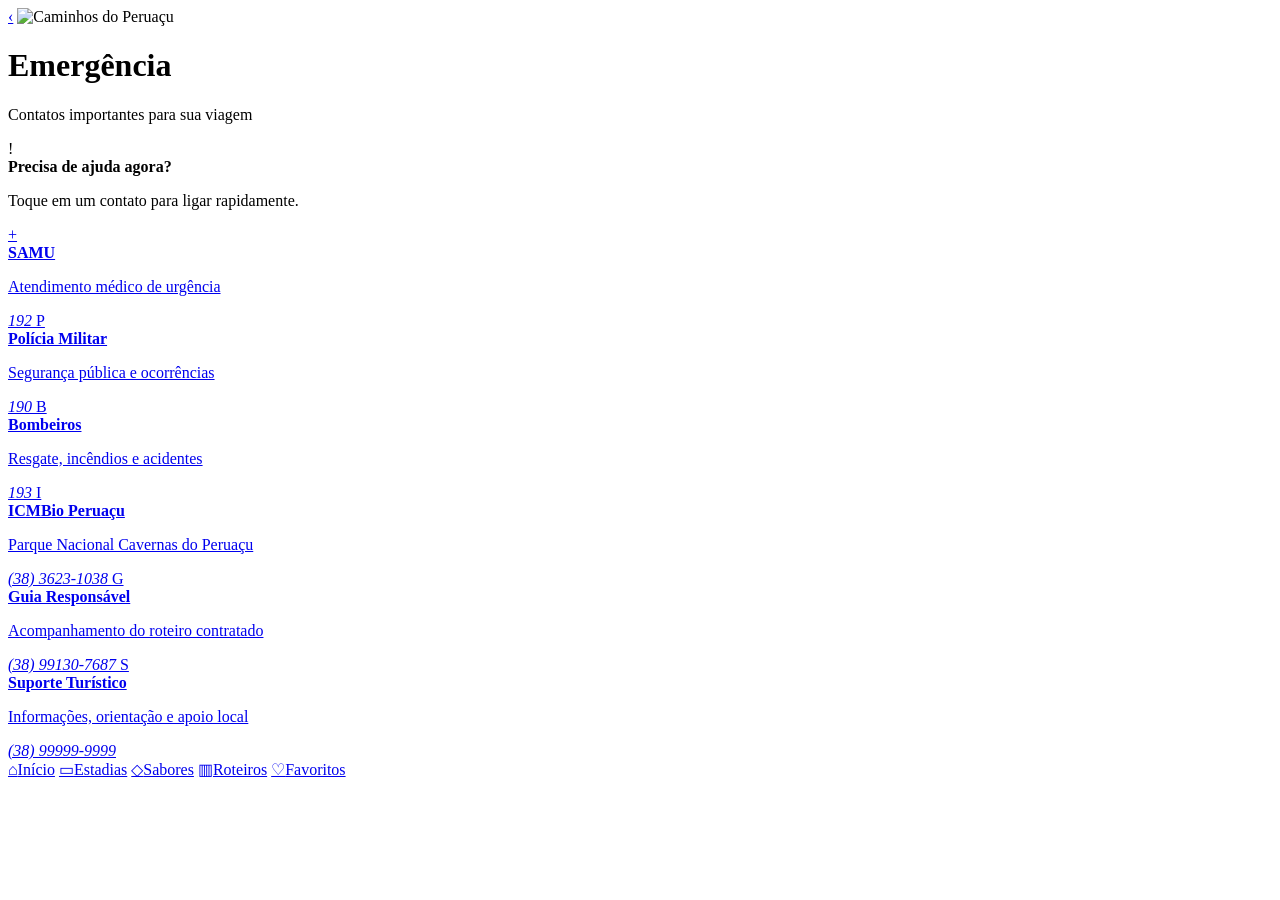
==== emergencia.html @ 95afb0c8 "Add files via upload" ====
<!DOCTYPE html>
<html lang="pt-BR">
<head>
  <meta charset="UTF-8">
  <meta name="viewport" content="width=device-width, initial-scale=1.0">
  <title>Emerg&ecirc;ncia | Caminhos do Perua&ccedil;u</title>
  <link rel="stylesheet" href="css/style.css">
</head>
<body>
  <main class="app-shell page-shell">
    <header class="page-header">
      <a class="back-btn" href="index.html" aria-label="Voltar">‹</a>
      <img class="page-logo" src="images/logo.png" alt="Caminhos do Perua&ccedil;u">
      <h1>Emerg&ecirc;ncia</h1>
      <p>Contatos importantes para sua viagem</p>
    </header>

    <section class="content emergency-content">
      <div class="emergency-alert">
        <span>!</span>
        <div>
          <strong>Precisa de ajuda agora?</strong>
          <p>Toque em um contato para ligar rapidamente.</p>
        </div>
      </div>

      <a class="emergency-card urgent" href="tel:192">
        <span class="emergency-emoji">+</span>
        <div>
          <strong>SAMU</strong>
          <p>Atendimento m&eacute;dico de urg&ecirc;ncia</p>
        </div>
        <em>192</em>
      </a>

      <a class="emergency-card urgent" href="tel:190">
        <span class="emergency-emoji">P</span>
        <div>
          <strong>Pol&iacute;cia Militar</strong>
          <p>Seguran&ccedil;a p&uacute;blica e ocorr&ecirc;ncias</p>
        </div>
        <em>190</em>
      </a>

      <a class="emergency-card urgent" href="tel:193">
        <span class="emergency-emoji">B</span>
        <div>
          <strong>Bombeiros</strong>
          <p>Resgate, inc&ecirc;ndios e acidentes</p>
        </div>
        <em>193</em>
      </a>

      <a class="emergency-card" href="tel:+5538999999999">
        <span class="emergency-emoji">I</span>
        <div>
          <strong>ICMBio Perua&ccedil;u</strong>
          <p>Parque Nacional Cavernas do Perua&ccedil;u</p>
        </div>
        <em>(38) 3623-1038</em>
      </a>

      <a class="emergency-card" href="tel:+5538999999999">
        <span class="emergency-emoji">G</span>
        <div>
          <strong>Guia Respons&aacute;vel</strong>
          <p>Acompanhamento do roteiro contratado</p>
        </div>
        <em>(38) 99130-7687</em>
      </a>

      <a class="emergency-card" href="tel:+5538999999999">
        <span class="emergency-emoji">S</span>
        <div>
          <strong>Suporte Tur&iacute;stico</strong>
          <p>Informa&ccedil;&otilde;es, orienta&ccedil;&atilde;o e apoio local</p>
        </div>
        <em>(38) 99999-9999</em>
      </a>
    </section>

    <nav class="bottom-nav" aria-label="Navega&ccedil;&atilde;o principal">
      <a href="index.html"><span>⌂</span>In&iacute;cio</a>
      <a href="hospedagens.html"><span>▭</span>Estadias</a>
      <a href="sabores.html"><span>◇</span>Sabores</a>
      <a href="roteiros.html"><span>▥</span>Roteiros</a>
      <a href="favoritos.html"><span>♡</span>Favoritos</a>
    </nav>
  </main>
</body>
</html>
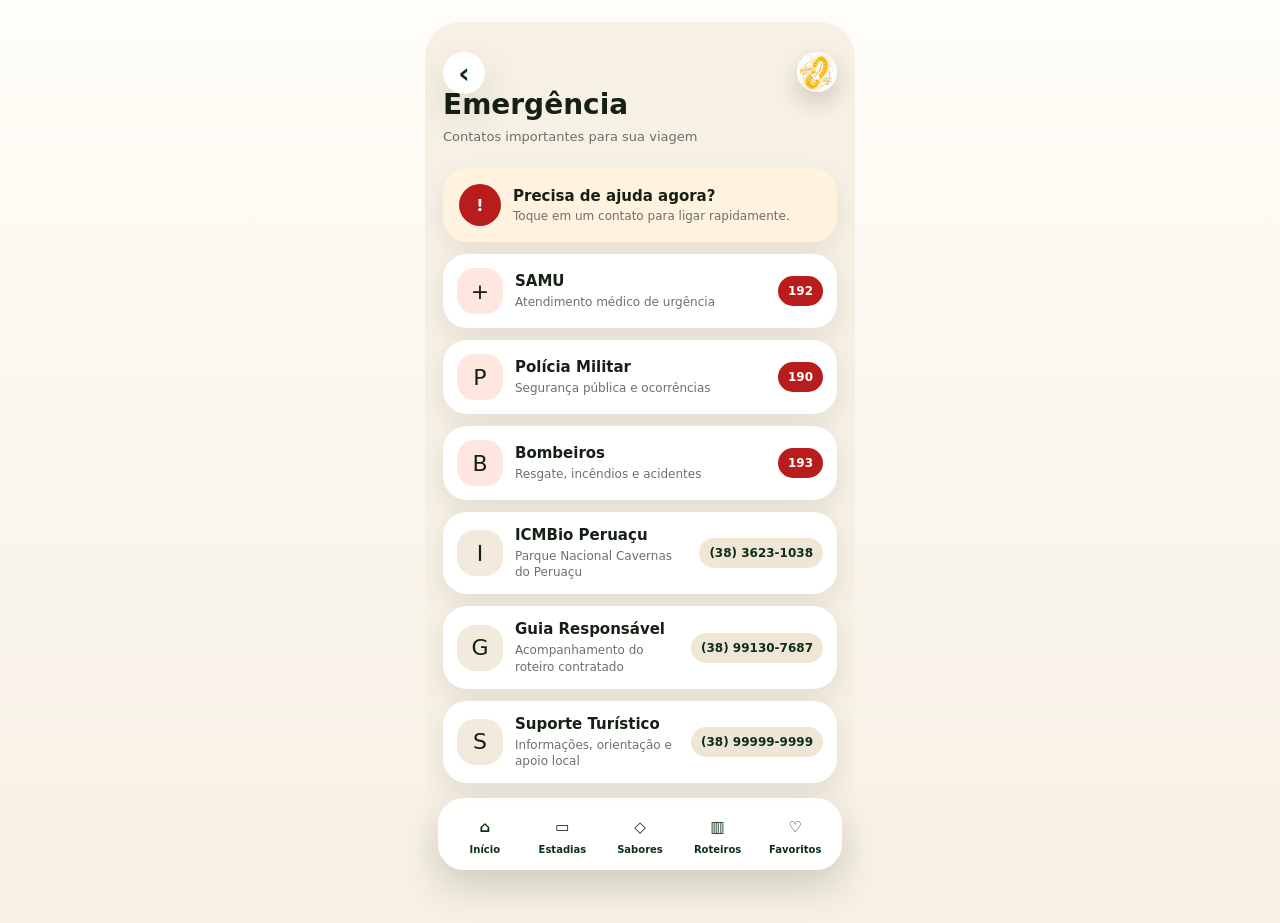
==== commit ef793611: "Add files via upload" ====
--- a/emergencia.html
+++ b/emergencia.html
@@ -4,13 +4,13 @@
   <meta charset="UTF-8">
   <meta name="viewport" content="width=device-width, initial-scale=1.0">
   <title>Emerg&ecirc;ncia | Caminhos do Perua&ccedil;u</title>
-  <link rel="stylesheet" href="css/style.css">
+  <link rel="stylesheet" href="style.css">
 </head>
 <body>
   <main class="app-shell page-shell">
     <header class="page-header">
       <a class="back-btn" href="index.html" aria-label="Voltar">‹</a>
-      <img class="page-logo" src="images/logo.png" alt="Caminhos do Perua&ccedil;u">
+      <img class="page-logo" src="logo.png" alt="Caminhos do Perua&ccedil;u">
       <h1>Emerg&ecirc;ncia</h1>
       <p>Contatos importantes para sua viagem</p>
     </header>
--- a/style.css
+++ b/style.css
@@ -0,0 +1,14 @@
+﻿:root{--green:#0c2f1c;--green2:#17472d;--cream:#f7f0e4;--paper:#fffaf2;--gold:#f2b51e;--ink:#162015;--muted:#6b7168;--shadow:0 18px 42px rgba(25,43,28,.14)}*{box-sizing:border-box}body{margin:0;min-height:100vh;background:linear-gradient(180deg,#fffdf8,var(--cream));color:var(--ink);font-family:Inter,system-ui,-apple-system,Segoe UI,sans-serif}a{text-decoration:none;color:inherit}img{display:block;max-width:100%}.app-shell{position:relative;width:min(100%,430px);min-height:100vh;margin:0 auto;background:var(--cream);overflow-x:hidden}.page-shell{padding-top:12px}.content{padding:18px 18px 108px}.content-lift{position:relative;z-index:3;margin-top:-46px}.hero{position:relative;min-height:420px;padding:18px;color:#fff;background:#0c2f1c;overflow:hidden}.hero-home{background-image:linear-gradient(180deg,rgba(7,19,11,.1),rgba(7,19,11,.88)),url('../images/img.png');background-size:cover;background-position:center}.hero-overlay{position:absolute;inset:0;background:radial-gradient(circle at 45% 45%,rgba(242,181,30,.28),transparent 18rem)}.topbar{position:relative;z-index:2;display:flex;align-items:center;justify-content:space-between}.brand{display:flex;align-items:center;gap:10px;font-size:12px;font-weight:900;text-transform:uppercase}.brand img,.page-logo{width:42px;height:42px;border-radius:50%;object-fit:contain;background:#fff;box-shadow:0 10px 24px rgba(0,0,0,.18)}.round-btn,.back-btn{display:grid;place-items:center;width:42px;height:42px;border-radius:50%;background:#fff;color:var(--green);box-shadow:var(--shadow);font-weight:900}.hero-content{position:absolute;z-index:2;left:18px;right:18px;bottom:96px}.eyebrow,.feature-copy small,.mini-card small,.food-body small{display:block;color:var(--gold);font-size:11px;font-weight:900;text-transform:uppercase;letter-spacing:.12em}.hero h1{max-width:300px;margin:8px 0 10px;font-size:38px;line-height:.96}.hero p{max-width:310px;margin:0;color:rgba(255,255,255,.86);font-size:14px;line-height:1.5}.page-header{position:relative;padding:54px 18px 6px}.page-header .back-btn{position:absolute;top:18px;left:18px;font-size:28px}.page-logo{position:absolute;top:18px;right:18px;width:40px;height:40px}.page-header h1{margin:0;font-size:28px}.page-header p{margin:8px 0 0;color:var(--muted);font-size:13px}.search-card{display:flex;align-items:center;gap:10px;width:100%;height:58px;padding:0 18px;border-radius:22px;background:#fff;box-shadow:var(--shadow)}.search-card.compact{height:52px;border-radius:19px}.search-card span{color:var(--green2);font-size:22px;font-weight:900}.search-card input{width:100%;border:0;outline:0;background:transparent;color:var(--green);font-size:14px}.filter-row{display:flex;gap:8px;margin:14px -18px 16px;padding:0 18px;overflow:auto;scrollbar-width:none}.filter{flex:0 0 auto;padding:9px 15px;border-radius:999px;background:#efe6d6;font-size:12px;font-weight:900}.filter.active{background:var(--green2);color:#fff}.category-grid{display:grid;grid-template-columns:repeat(3,1fr);gap:12px;margin:12px 0 24px;padding:12px;border-radius:28px;background:rgba(255,255,255,.94);box-shadow:var(--shadow)}.category-card{display:grid;place-items:center;min-height:84px;padding:10px 6px;border-radius:22px;text-align:center;background:var(--paper);transition:.2s}.category-icon{display:grid;place-items:center;width:38px;height:38px;margin-bottom:8px;border-radius:50%;background:var(--green2);color:#fff;font-weight:900}.category-card strong{font-size:11px}.emergency .category-icon{background:#b91c1c}.section-heading{display:flex;align-items:center;justify-content:space-between;margin:20px 0 12px}.section-heading h2{margin:0;font-size:18px}.section-heading a,.premium{color:#c88704;font-size:12px;font-weight:900}.feature-card,.mini-card,.sponsor-card,.listing-card,.food-card,.route-card,.empty-state{position:relative;display:block;overflow:hidden;border-radius:28px;background:#fff;box-shadow:0 10px 28px rgba(25,43,28,.09);transition:.2s}.feature-card:hover,.mini-card:hover,.sponsor-card:hover,.listing-card:hover,.food-card:hover,.route-card:hover,.category-card:hover{transform:translateY(-3px);box-shadow:0 20px 44px rgba(25,43,28,.16)}.feature-card{height:186px;color:#fff}.feature-card img,.mini-card img,.listing-media img,.food-media img,.route-media img{width:100%;height:100%;object-fit:cover}.card-shade,.mini-card:after,.route-media:after{position:absolute;inset:0;content:'';background:linear-gradient(180deg,transparent,rgba(0,0,0,.74))}.badge{position:absolute;top:12px;left:12px;z-index:2;padding:6px 10px;border-radius:999px;background:var(--gold);color:#34270a;font-size:10px;font-weight:900;text-transform:uppercase}.badge.soft{background:rgba(255,250,242,.94);color:var(--green)}.feature-copy{position:absolute;z-index:2;left:16px;right:16px;bottom:16px}.feature-copy h3{margin:4px 0;font-size:23px}.feature-copy p,.mini-card span{margin:0;color:rgba(255,255,255,.84);font-size:12px}.horizontal-cards{display:grid;grid-template-columns:1fr 1fr;gap:12px}.mini-card{height:150px;color:#fff}.mini-card div{position:absolute;z-index:2;left:12px;right:12px;bottom:12px}.mini-card strong{display:block;margin:3px 0;font-size:14px}.sponsor-card{display:grid;grid-template-columns:76px 1fr auto;gap:12px;align-items:center;padding:12px}.sponsor-card img{width:76px;height:76px;border-radius:20px;object-fit:cover}.sponsor-card strong{font-size:14px}.sponsor-card p{margin:4px 0;color:var(--muted);font-size:12px}.sponsor-card span{color:var(--green2);font-size:12px}.sponsor-card em{padding:5px 8px;border-radius:999px;background:var(--gold);font-size:9px;font-style:normal;font-weight:900;text-transform:uppercase}.listing-card{margin-bottom:16px;color:var(--ink)}.listing-media{position:relative;height:188px}.listing-media strong{position:absolute;top:12px;right:12px;padding:7px 10px;border-radius:999px;background:#fff;color:var(--green);font-size:11px}.listing-body,.food-body,.route-body{padding:16px}.price-line{display:flex;justify-content:space-between;gap:14px}.price-line h2,.food-body h2,.route-media h2{margin:0;font-size:18px;line-height:1.15}.price-line span{color:var(--green2);font-size:18px;font-weight:900;text-align:right}.price-line small{display:block;color:var(--muted);font-size:10px}.listing-body p,.route-body p{margin:10px 0;color:var(--muted);font-size:13px;line-height:1.45}.listing-body>small{color:var(--muted);font-size:12px}.action-row{display:grid;grid-template-columns:repeat(4,1fr);gap:9px;margin:14px 0 12px}.action-row span{display:grid;place-items:center;height:40px;border-radius:16px;background:#f0e8d9;font-weight:900}.action-row .send{background:var(--green2);color:#fff}.cta-row{display:grid;grid-template-columns:auto 1fr;align-items:center;overflow:hidden;border-radius:18px;background:var(--gold)}.cta-row span{padding:0 16px;font-weight:900}.cta-row a{padding:14px 12px;font-size:13px;font-weight:900;text-align:center}.food-card,.route-card{margin-bottom:16px}.food-media{position:relative;height:172px}.rating-pill{float:right;margin-top:-3px;padding:6px 10px;border-radius:999px;background:#fff2c8;font-size:11px;font-weight:900}.food-body p{margin:8px 0 12px;color:var(--muted);font-size:12px}.menu-box{display:grid;gap:8px;padding:13px;border-radius:18px;background:#f5eddf}.menu-box div{display:flex;justify-content:space-between;font-size:13px}.button-row{display:grid;grid-template-columns:repeat(3,1fr);gap:9px;margin-top:12px}.button-row a{padding:12px 8px;border-radius:15px;background:#f0e8d9;font-size:12px;font-weight:900;text-align:center}.button-row .gold{background:var(--gold)}.route-media{position:relative;height:196px;color:#fff}.route-media div{position:absolute;z-index:2;left:16px;right:16px;bottom:16px}.route-media p{margin:6px 0 0;color:rgba(255,255,255,.84);font-size:12px}.attraction-list{display:grid;gap:9px;margin:12px 0 16px;padding:0;list-style:none;counter-reset:route}.attraction-list li{display:flex;align-items:center;gap:10px;font-size:13px}.attraction-list li:before{display:grid;place-items:center;width:22px;height:22px;border-radius:50%;background:#efe7d7;color:var(--green2);content:counter(route);counter-increment:route;font-size:11px;font-weight:900}.primary-btn{display:grid;place-items:center;min-height:50px;border-radius:18px;background:var(--green);color:#fff;font-weight:900}.favorites-content{min-height:62vh;display:grid;place-items:start center;padding-top:38px}.empty-state{width:100%;padding:34px 24px 26px;text-align:center}.empty-icon{display:grid;place-items:center;width:64px;height:64px;margin:0 auto 20px;border-radius:50%;background:#f2eadc;color:var(--green);font-size:30px}.empty-state h2{margin:0 0 8px;font-size:18px}.empty-state p{max-width:260px;margin:0 auto 18px;color:var(--muted);font-size:13px;line-height:1.45}.empty-state .primary-btn{display:inline-grid;min-height:44px;padding:0 20px;font-size:13px}.bottom-nav{position:fixed;left:50%;bottom:14px;z-index:20;display:grid;grid-template-columns:repeat(5,1fr);gap:4px;width:min(calc(100% - 26px),404px);padding:9px;border:1px solid rgba(255,255,255,.72);border-radius:26px;background:rgba(255,255,255,.95);box-shadow:0 16px 38px rgba(19,43,28,.18);transform:translateX(-50%);backdrop-filter:blur(18px)}.bottom-nav a{display:grid;place-items:center;min-width:0;padding:5px 2px;border-radius:18px;color:var(--green);font-size:10px;font-weight:800}.bottom-nav span{display:grid;place-items:center;width:28px;height:28px;margin-bottom:3px;border-radius:50%;font-size:15px}.bottom-nav .active span{background:var(--green2);color:#fff}@media (min-width:431px){body{padding:22px 0}.app-shell{min-height:calc(100vh - 44px);border-radius:36px}.bottom-nav{bottom:30px}}@media (max-width:340px){.hero h1{font-size:32px}.category-grid{gap:8px;padding:9px}.category-card{min-height:76px}.bottom-nav a{font-size:9px}}
+
+
+/* Emergency */
+.emergency-content{display:grid;gap:12px}.emergency-alert{display:flex;align-items:center;gap:12px;padding:16px;border-radius:24px;background:#fff3df;box-shadow:0 10px 28px rgba(25,43,28,.08)}.emergency-alert span{display:grid;place-items:center;width:42px;height:42px;border-radius:50%;background:#b91c1c;color:#fff;font-weight:900}.emergency-alert strong{display:block;font-size:15px}.emergency-alert p{margin:4px 0 0;color:var(--muted);font-size:12px}.emergency-card{display:grid;grid-template-columns:46px 1fr auto;align-items:center;gap:12px;padding:14px;border-radius:24px;background:#fff;box-shadow:0 10px 28px rgba(25,43,28,.09);transition:.2s}.emergency-card:hover{transform:translateY(-3px);box-shadow:0 20px 44px rgba(25,43,28,.16)}.emergency-emoji{display:grid;place-items:center;width:46px;height:46px;border-radius:18px;background:#f2eadc;font-size:22px}.emergency-card strong{display:block;font-size:15px}.emergency-card p{margin:4px 0 0;color:var(--muted);font-size:12px;line-height:1.35}.emergency-card em{padding:8px 10px;border-radius:999px;background:#efe6d6;color:var(--green);font-size:12px;font-style:normal;font-weight:900;white-space:nowrap}.emergency-card.urgent .emergency-emoji{background:#ffe6df}.emergency-card.urgent em{background:#b91c1c;color:#fff}@media (max-width:370px){.emergency-card{grid-template-columns:42px 1fr}.emergency-card em{grid-column:2;justify-self:start}.emergency-emoji{width:42px;height:42px}}
+
+/* Premium fixes added after content update */
+.hero{min-height:392px}.hero-home{background-image:linear-gradient(180deg,rgba(7,19,11,.08),rgba(7,19,11,.78)),url('../images/img.png');background-size:cover;background-position:center}.hero-content{bottom:86px}.hero h1{font-size:34px;line-height:1.02;max-width:320px}.brand span{font-size:11px;line-height:1.1}.round-btn{font-size:20px}.search-icon{font-family:Arial,sans-serif}.category-icon{font-family:Arial,sans-serif;font-size:15px}.feature-card img,.mini-card img,.route-media img{filter:saturate(1.05) contrast(1.02)}.content{padding-bottom:118px}.stay-card,.taste-card{display:block;margin-bottom:16px;overflow:hidden;border-radius:28px;background:#fff;box-shadow:0 14px 34px rgba(25,43,28,.1);transition:.2s}.stay-card:hover,.taste-card:hover{transform:translateY(-3px);box-shadow:0 20px 44px rgba(25,43,28,.16)}.stay-card img{width:100%;height:154px;object-fit:cover;filter:saturate(1.05) contrast(1.02)}.stay-content,.taste-card{padding:16px}.stay-topline,.taste-topline{display:flex;align-items:center;justify-content:space-between;gap:12px;margin-bottom:8px}.stay-topline strong,.taste-topline strong{flex:0 0 auto;color:var(--green2);font-size:13px}.badge-inline,.taste-topline span{display:inline-flex;align-items:center;min-height:26px;padding:0 10px;border-radius:999px;background:#f0e8d9;color:var(--green);font-size:11px;font-weight:900;text-transform:uppercase}.stay-card h2,.taste-card h2{margin:0 0 8px;font-size:20px;line-height:1.12;color:var(--ink);overflow-wrap:anywhere}.stay-card p,.taste-card p{margin:0;color:var(--muted);font-size:13px;line-height:1.48}.stay-actions,.taste-actions{display:grid;grid-template-columns:1fr 1.35fr;gap:10px;margin-top:14px}.stay-actions a,.taste-actions a{display:grid;place-items:center;min-height:44px;border-radius:16px;background:#efe6d6;color:var(--green);font-size:13px;font-weight:900}.stay-actions .whatsapp,.taste-actions .whatsapp{background:var(--gold);color:#2d230a}.taste-actions .closed{background:#f3d8d3;color:#9b1c1c}.taste-card{position:relative}.taste-card:before{position:absolute;top:0;left:0;right:0;height:5px;content:'';background:linear-gradient(90deg,var(--green2),var(--gold))}.premium-route .route-body h3{margin:0 0 12px;font-size:15px;color:var(--green)}.route-stats{display:grid;grid-template-columns:repeat(3,1fr);gap:8px;margin:10px 0 12px}.route-stats span{display:grid;gap:3px;min-height:62px;padding:10px 8px;border-radius:16px;background:#f4ecdf;color:var(--green);font-size:12px;font-weight:900;text-align:center;align-content:center}.route-stats strong{display:block;color:var(--muted);font-size:10px;font-weight:800;text-transform:uppercase}.premium-route .route-body p{margin:0 0 14px}.premium-route .primary-btn{min-height:46px}@media (max-width:360px){.hero h1{font-size:30px}.category-card{padding:8px 4px}.stay-card h2,.taste-card h2{font-size:18px}.route-stats{grid-template-columns:1fr}.route-stats span{min-height:auto}.stay-actions,.taste-actions{grid-template-columns:1fr}}
+
+/* Region and social action polish */
+.place-line{display:inline-flex;align-items:center;width:fit-content;max-width:100%;margin:0 0 10px;padding:7px 10px;border-radius:999px;background:#f4ecdf;color:var(--green2);font-size:12px;font-weight:900;line-height:1.2}.stay-actions{grid-template-columns:1fr}.stay-actions .instagram,.taste-actions .instagram{background:#123f28;color:#fff}.taste-actions{grid-template-columns:1fr 1fr 1.15fr}.taste-actions a{min-width:0;padding:0 8px;white-space:nowrap}.taste-actions .whatsapp{background:var(--gold);color:#2d230a}@media (max-width:360px){.taste-actions{grid-template-columns:1fr}.taste-actions a{white-space:normal}}
+
+/* Stay WhatsApp and restaurant photos */
+.stay-actions{grid-template-columns:1fr 1fr}.stay-actions .whatsapp{background:var(--gold);color:#2d230a}.taste-photo{display:block;width:calc(100% + 32px);height:150px;margin:-16px -16px 16px;object-fit:cover;filter:saturate(1.05) contrast(1.02)}.taste-card:before{z-index:2}@media (max-width:340px){.stay-actions{grid-template-columns:1fr}.taste-photo{height:132px}}
